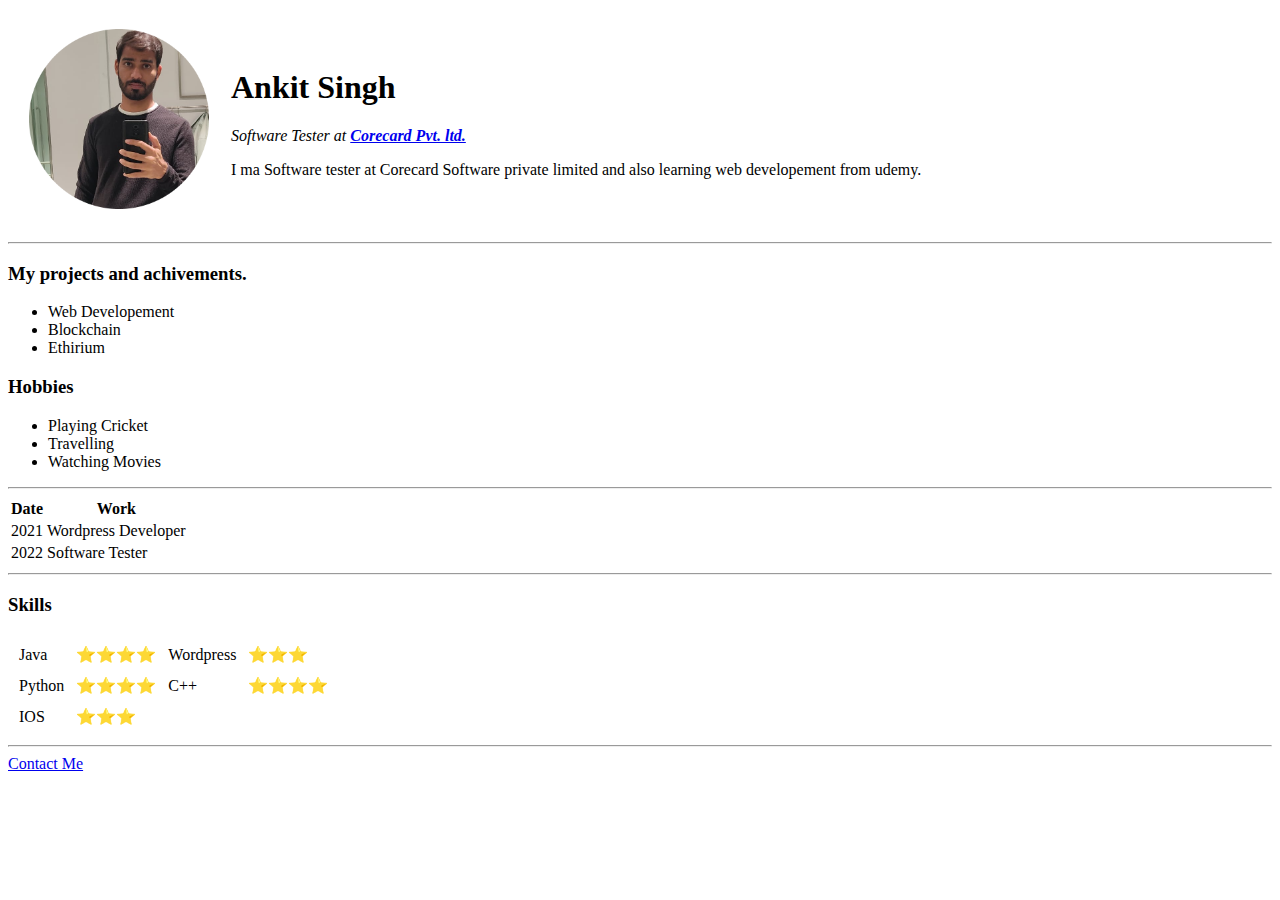
==== index.html @ cea97c1a "Add files via upload" ====
<!DOCTYPE html>
<html lang="en">
<head>
    <meta charset="UTF-8">
    <meta http-equiv="X-UA-Compatible" content="IE=edge">
    <meta name="viewport" content="width=device-width, initial-scale=1.0">
    <title>Ankit's personal</title>
</head>
<body>
    <table cellspacing="20">
        <tr>
            <td><img src = "ankit.png" alt = "ankit profile picture" height="180px"></td>
            <td> 
                <h1>Ankit Singh</h1>
                <p><em>Software Tester at <strong> <a href="https://www.corecard.com/">Corecard Pvt. ltd.</a> </strong></em></p>
                <p>I ma Software tester at Corecard Software private limited and also learning web developement from udemy.</p>
            </td>
        </tr>
    </table>
    

    <hr>
    <h3>My projects and achivements.</h3>
    <ul>
        <li>Web Developement</li>
        <li>Blockchain</li>
        <li>Ethirium</li>
    </ul>
    <h3>Hobbies</h3>
    <ul>
        <li>Playing Cricket</li>
        <li>Travelling</li>
        <li>Watching Movies</li>
    </ul>
    <hr>
    <table>
        <thead>
            <tr>
                <th>Date </th>
                <th>Work</th>
            </tr>
        </thead>
        <tbody>
            <tr>
                <td>2021</td>
                <td>Wordpress Developer</td>
            </tr>
            <tr>
                <td>2022</td>
                <td>Software  Tester</td>
            </tr>
        </tbody>
    </table>
    <hr>
    <h3>Skills</h3>
    <table cellspacing="10">
        <tbody>
            <tr>
                <td>Java </td>
                <td>&#11088;&#11088;&#11088;&#11088;</td>
                <td>Wordpress </td>
                <td>&#11088;&#11088;&#11088;</td>
            </tr>
            <tr>
                <td>Python </td>
                <td>&#11088;&#11088;&#11088;&#11088;</td>
                <td>C++ </td>
                <td>&#11088;&#11088;&#11088;&#11088;</td>
            </tr>
            <tr>
                <td>IOS </td>
                <td>&#11088;&#11088;&#11088;</td>
            </tr>
        </tbody>
    </table>
    <hr>
    <a href="contact.html">Contact Me</a>
       
</body>
</html>
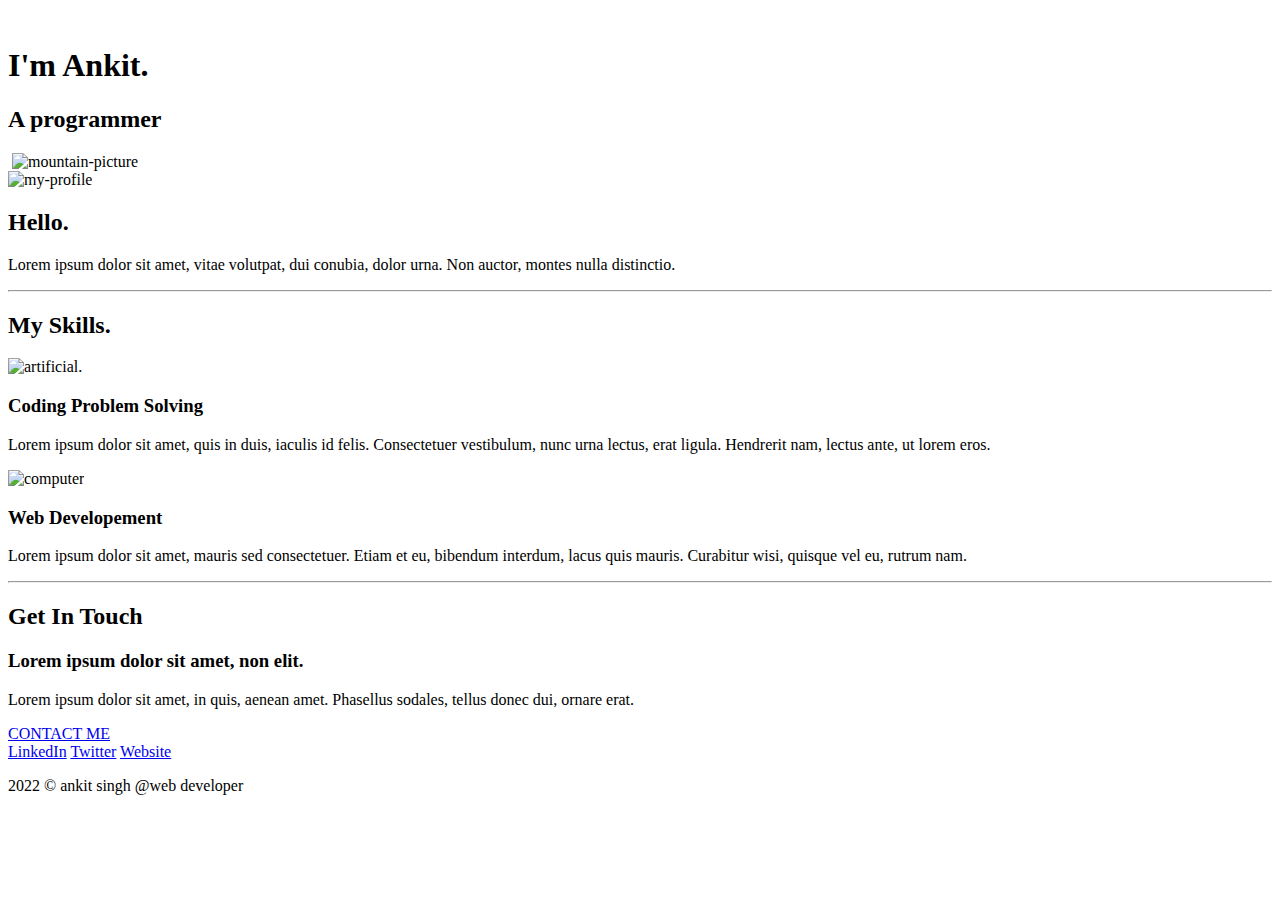
==== commit 45ad00b6: "updated index file" ====
--- a/index.html
+++ b/index.html
@@ -4,77 +4,57 @@
     <meta charset="UTF-8">
     <meta http-equiv="X-UA-Compatible" content="IE=edge">
     <meta name="viewport" content="width=device-width, initial-scale=1.0">
-    <title>Ankit's personal</title>
+    <title>Document</title>
+    <link rel="stylesheet" type="text/css" href="css/style.css">
+    <link rel="icon" href="favicon.ico">
+    <link rel="preconnect" href="https://fonts.googleapis.com">
+<link rel="preconnect" href="https://fonts.gstatic.com" crossorigin>
+<link href="https://fonts.googleapis.com/css2?family=Merriweather&family=Montserrat:wght@300&family=Sacramento&display=swap" rel="stylesheet">
 </head>
 <body>
-    <table cellspacing="20">
-        <tr>
-            <td><img src = "ankit.png" alt = "ankit profile picture" height="180px"></td>
-            <td> 
-                <h1>Ankit Singh</h1>
-                <p><em>Software Tester at <strong> <a href="https://www.corecard.com/">Corecard Pvt. ltd.</a> </strong></em></p>
-                <p>I ma Software tester at Corecard Software private limited and also learning web developement from udemy.</p>
-            </td>
-        </tr>
-    </table>
-    
-
-    <hr>
-    <h3>My projects and achivements.</h3>
-    <ul>
-        <li>Web Developement</li>
-        <li>Blockchain</li>
-        <li>Ethirium</li>
-    </ul>
-    <h3>Hobbies</h3>
-    <ul>
-        <li>Playing Cricket</li>
-        <li>Travelling</li>
-        <li>Watching Movies</li>
-    </ul>
-    <hr>
-    <table>
-        <thead>
-            <tr>
-                <th>Date </th>
-                <th>Work</th>
-            </tr>
-        </thead>
-        <tbody>
-            <tr>
-                <td>2021</td>
-                <td>Wordpress Developer</td>
-            </tr>
-            <tr>
-                <td>2022</td>
-                <td>Software  Tester</td>
-            </tr>
-        </tbody>
-    </table>
-    <hr>
-    <h3>Skills</h3>
-    <table cellspacing="10">
-        <tbody>
-            <tr>
-                <td>Java </td>
-                <td>&#11088;&#11088;&#11088;&#11088;</td>
-                <td>Wordpress </td>
-                <td>&#11088;&#11088;&#11088;</td>
-            </tr>
-            <tr>
-                <td>Python </td>
-                <td>&#11088;&#11088;&#11088;&#11088;</td>
-                <td>C++ </td>
-                <td>&#11088;&#11088;&#11088;&#11088;</td>
-            </tr>
-            <tr>
-                <td>IOS </td>
-                <td>&#11088;&#11088;&#11088;</td>
-            </tr>
-        </tbody>
-    </table>
-    <hr>
-    <a href="contact.html">Contact Me</a>
-       
+    <div class="top-container">
+        <img class="top-cloud" src="images/cloud.png" alt="">
+        <h1>I'm Ankit.</h1>
+        <h2>A programmer</h2>
+        <img class="bottom-cloud" src="images/cloud.png" alt="">
+        <img src="images/mountain.png" alt="mountain-picture">
+    </div>
+    <div class="middle-container">
+        <div class="profile">
+          <img id="my-profile" src="images/ankit.png" alt="my-profile">
+          <h2>Hello.</h2>
+          <p>Lorem ipsum dolor sit amet, vitae volutpat, dui conubia, dolor urna. Non auctor, montes nulla distinctio.</p>
+        </div>
+        <hr>
+        <div class="skills">
+          <h2>My Skills.</h2>
+          <div class="skill-row">
+            <img class="artificial" src="images/artificial..png" alt="artificial.">
+            <h3>Coding Problem Solving</h3>
+            <p>Lorem ipsum dolor sit amet, quis in duis, iaculis id felis. Consectetuer vestibulum, nunc urna lectus, erat ligula. Hendrerit nam, lectus ante, ut lorem eros.</p>
+          </div>
+          <div class="skill-row">
+            <img class="computer" src="images/computer.png" alt="computer">
+            <h3>Web Developement</h3>
+            <p>Lorem ipsum dolor sit amet, mauris sed consectetuer. Etiam et eu, bibendum interdum, lacus quis mauris. Curabitur wisi, quisque vel eu, rutrum nam.</p>
+          </div>
+        </div>
+        <hr>
+        <div class="contact-me">
+          <h2>Get In Touch</h2>
+          <h3>Lorem ipsum dolor sit amet, non elit.</h3>
+          <p>Lorem ipsum dolor sit amet, in quis, aenean amet. Phasellus sodales, tellus donec dui, ornare erat.</p>
+          <a class="contact-btn" href="mailto:ankit.cni99@email.com">CONTACT ME</a>
+        </div>
+      </div>
+      
+      
+      <div class="bottom-container">
+        <a class="footer-link" href="https://www.linkedin.com/in/ankit-singh-a1a9681a3/">LinkedIn</a>
+        <a class="footer-link" href="https://twitter.com/">Twitter</a>
+        <a class="footer-link" href="https://www.linkedin.com">Website</a>
+        <p class="copyright">2022 © ankit singh @web developer</p>
+      </div>
+      
 </body>
-</html>+</html>
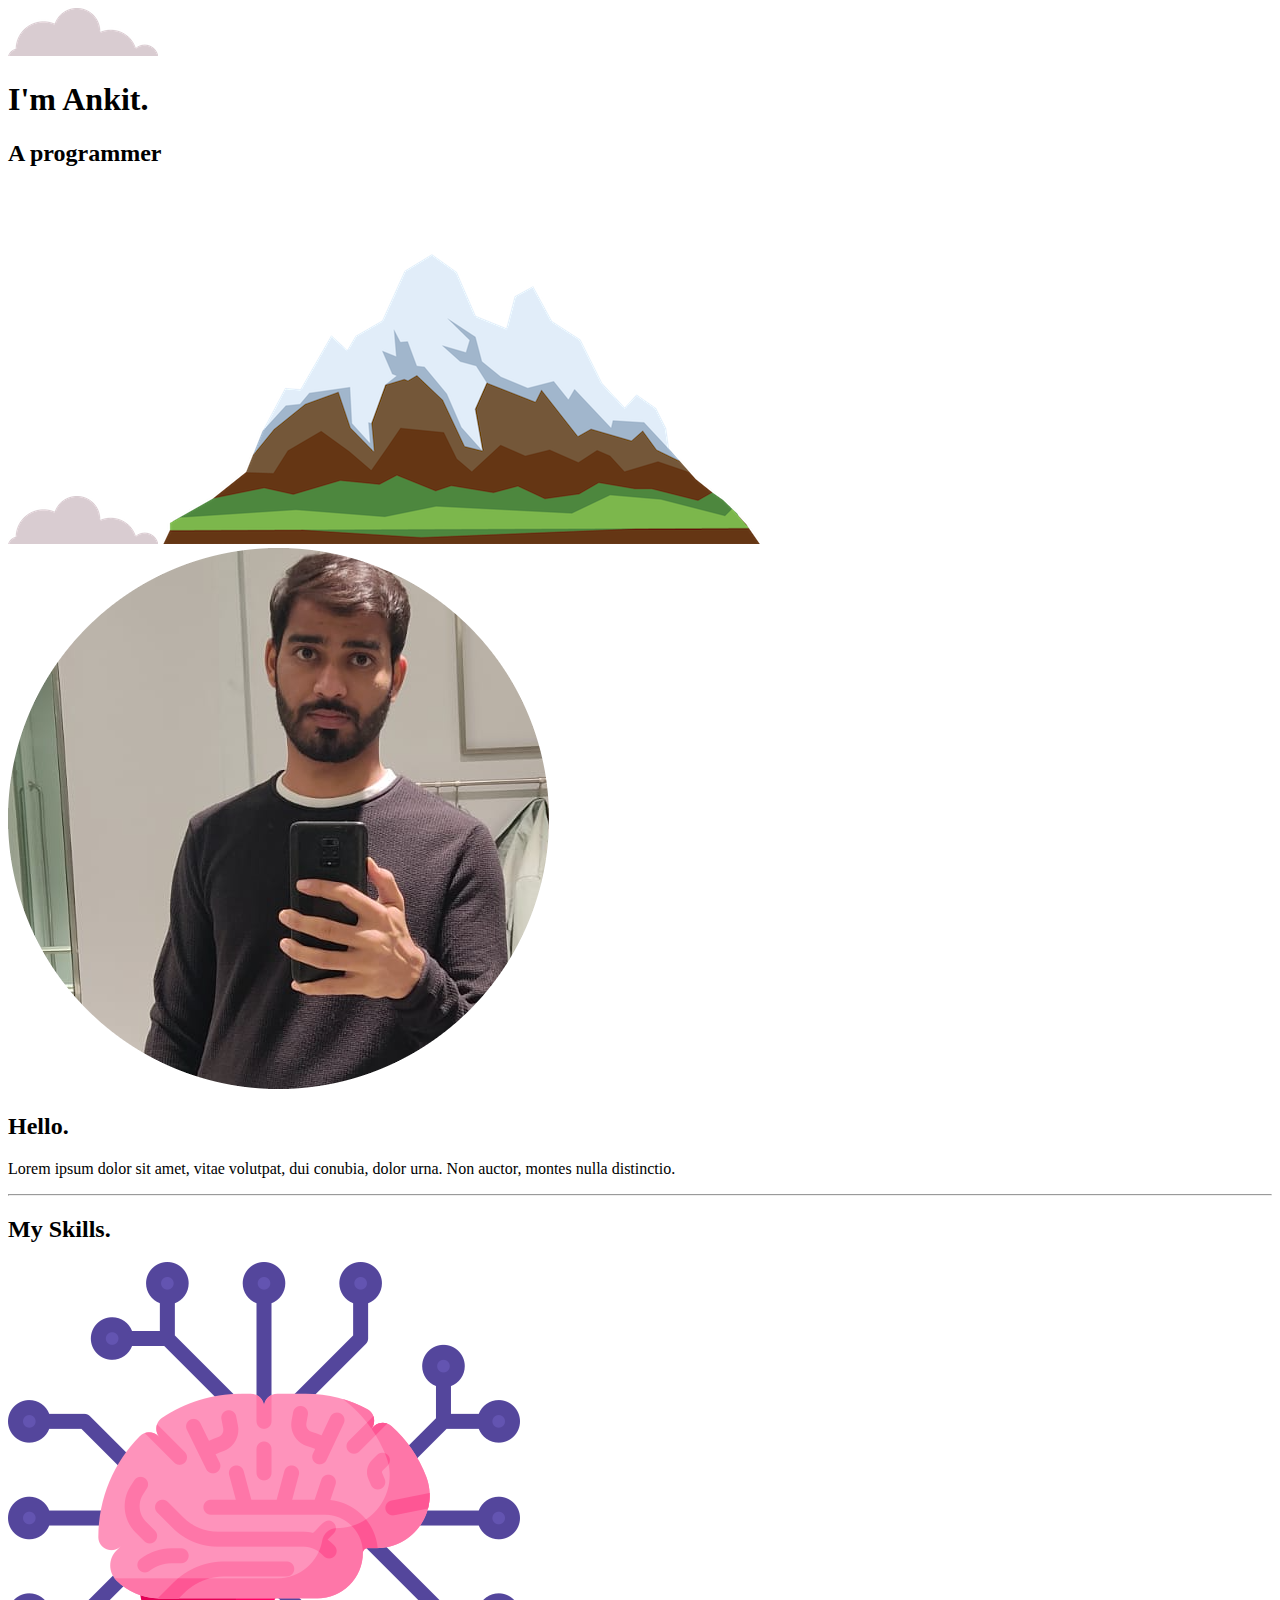
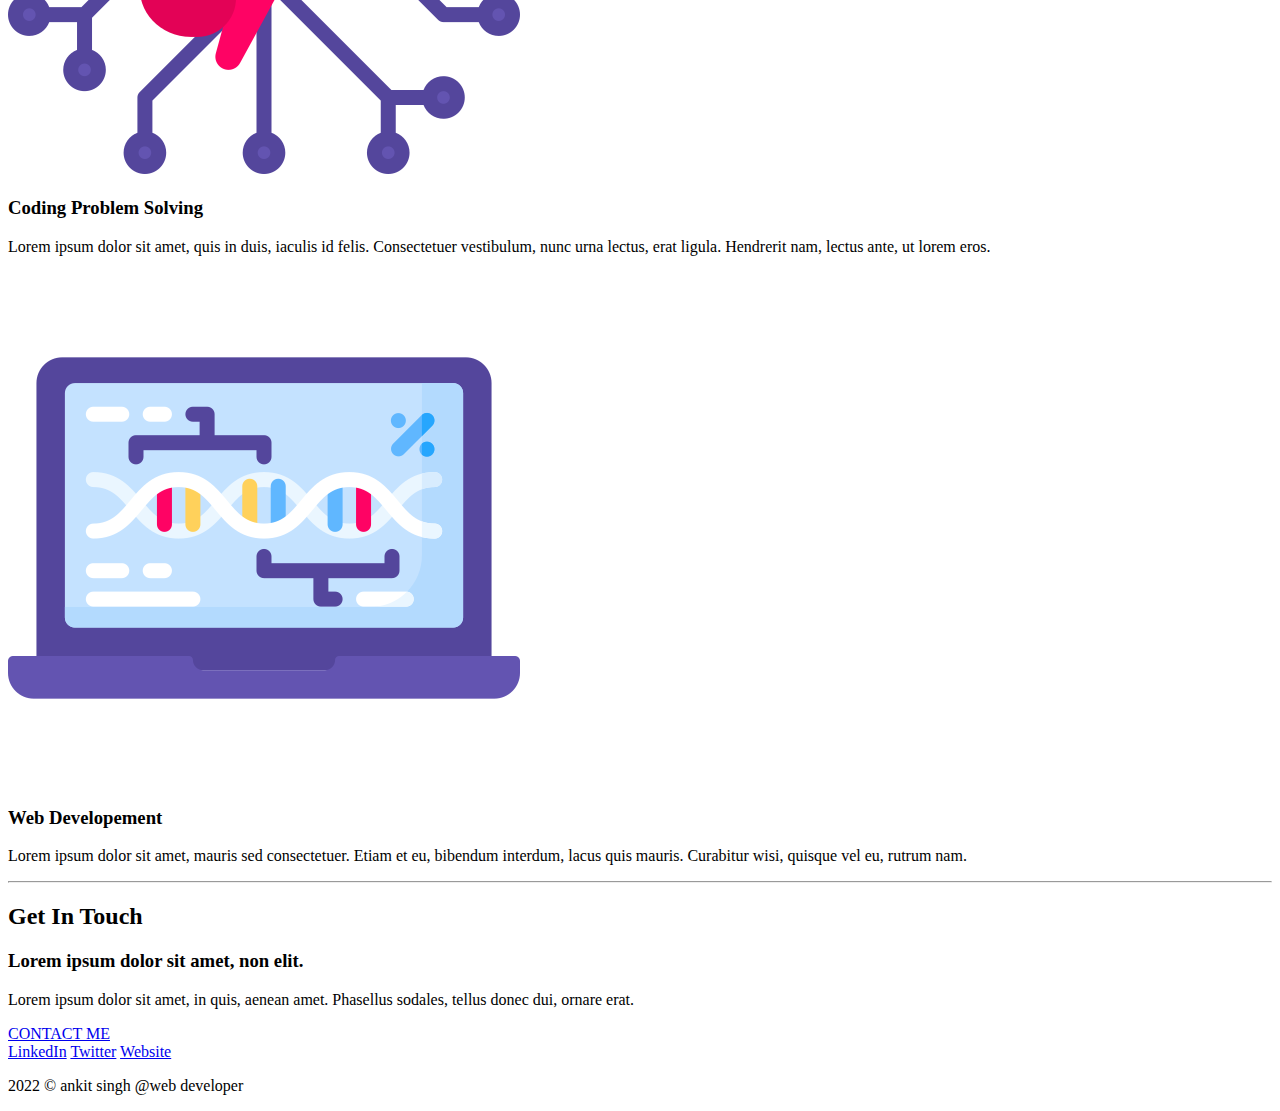
==== commit 610e5dd5: "Update index.html" ====
--- a/index.html
+++ b/index.html
@@ -13,15 +13,15 @@
 </head>
 <body>
     <div class="top-container">
-        <img class="top-cloud" src="images/cloud.png" alt="">
+        <img class="top-cloud" src="cloud.png" alt="">
         <h1>I'm Ankit.</h1>
         <h2>A programmer</h2>
-        <img class="bottom-cloud" src="images/cloud.png" alt="">
-        <img src="images/mountain.png" alt="mountain-picture">
+        <img class="bottom-cloud" src="cloud.png" alt="">
+        <img src="mountain.png" alt="mountain-picture">
     </div>
     <div class="middle-container">
         <div class="profile">
-          <img id="my-profile" src="images/ankit.png" alt="my-profile">
+          <img id="my-profile" src="ankit.png" alt="my-profile">
           <h2>Hello.</h2>
           <p>Lorem ipsum dolor sit amet, vitae volutpat, dui conubia, dolor urna. Non auctor, montes nulla distinctio.</p>
         </div>
@@ -29,12 +29,12 @@
         <div class="skills">
           <h2>My Skills.</h2>
           <div class="skill-row">
-            <img class="artificial" src="images/artificial..png" alt="artificial.">
+            <img class="artificial" src="artificial..png" alt="artificial.">
             <h3>Coding Problem Solving</h3>
             <p>Lorem ipsum dolor sit amet, quis in duis, iaculis id felis. Consectetuer vestibulum, nunc urna lectus, erat ligula. Hendrerit nam, lectus ante, ut lorem eros.</p>
           </div>
           <div class="skill-row">
-            <img class="computer" src="images/computer.png" alt="computer">
+            <img class="computer" src="computer.png" alt="computer">
             <h3>Web Developement</h3>
             <p>Lorem ipsum dolor sit amet, mauris sed consectetuer. Etiam et eu, bibendum interdum, lacus quis mauris. Curabitur wisi, quisque vel eu, rutrum nam.</p>
           </div>
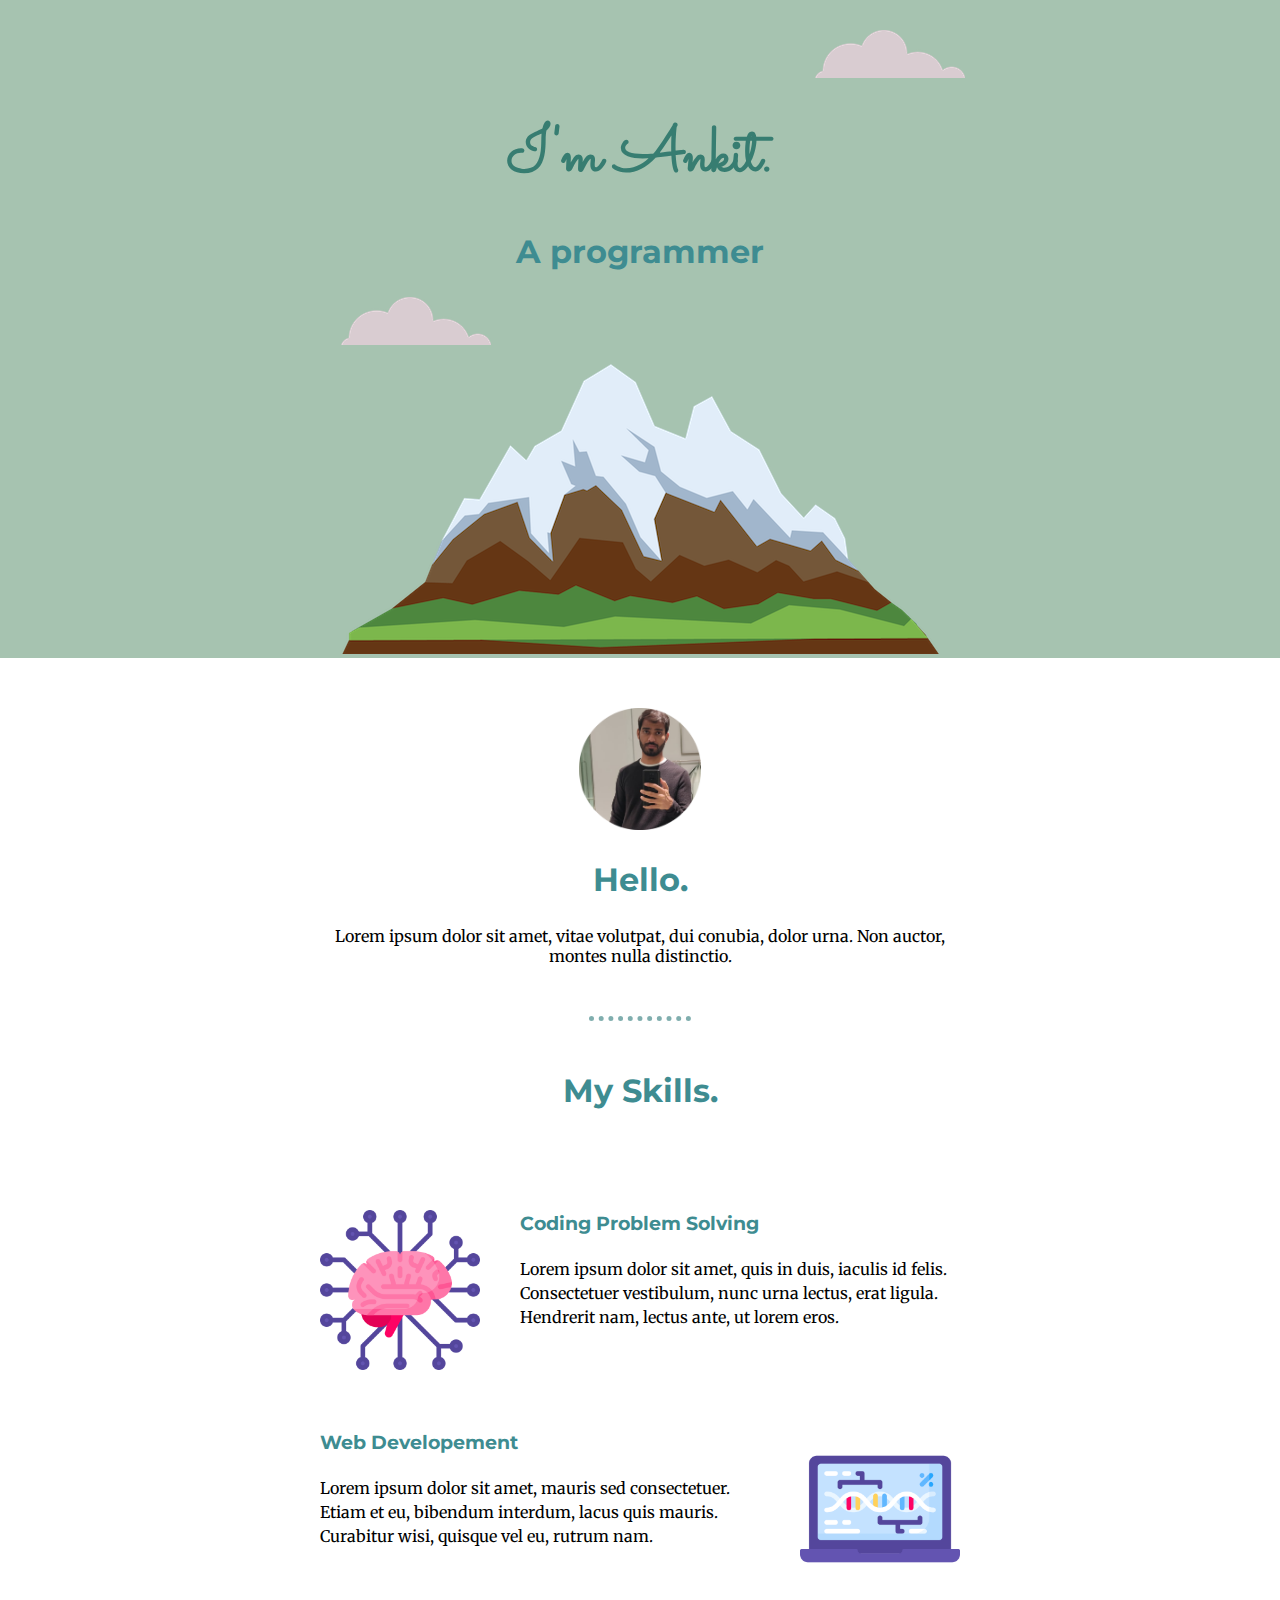
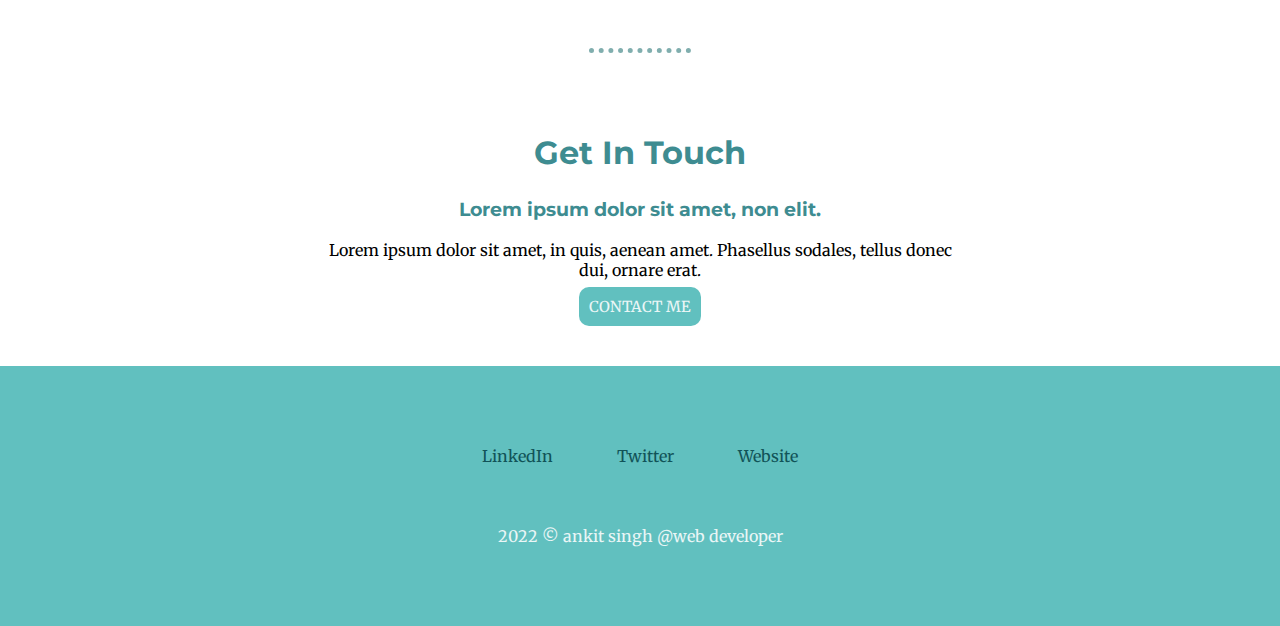
==== commit d7f809b4: "Update index.html" ====
--- a/index.html
+++ b/index.html
@@ -5,7 +5,7 @@
     <meta http-equiv="X-UA-Compatible" content="IE=edge">
     <meta name="viewport" content="width=device-width, initial-scale=1.0">
     <title>Document</title>
-    <link rel="stylesheet" type="text/css" href="css/style.css">
+    <link rel="stylesheet" type="text/css" href="style.css">
     <link rel="icon" href="favicon.ico">
     <link rel="preconnect" href="https://fonts.googleapis.com">
 <link rel="preconnect" href="https://fonts.gstatic.com" crossorigin>
--- a/style.css
+++ b/style.css
@@ -0,0 +1,107 @@
+body{
+    margin: 0;
+    text-align: center;
+    font-family: 'Merriweather', serif;
+}
+h1{
+    margin-top: 50px auto 0px auto;
+    font-family: 'Sacramento', cursive;
+    font-size:400%;
+    color:#377D71;
+    line-height: 1;
+}
+h2{
+    color:#3e8c91;
+    font-family: 'Montserrat', sans-serif;
+    font-size: 2rem;
+    /* font-weight: normal; */
+}
+h3{
+    color:#3e8c91;
+    font-family: 'Montserrat', sans-serif;
+    font-weight: 1200;
+}
+hr{
+    width: 8%;
+    border-style: dotted;
+    color: #80aeae;
+    border-width: 5px 0 0 0;
+}
+/* div{
+    background-color: #a6c3b0;
+} */
+.top-cloud{
+    position: relative; /* in angela code she use position absolute */
+    left:250px;
+}
+.bottom-cloud{
+    position: absolute;
+}
+.top-container{
+    background-color: #a6c3b0;
+    position: relative;
+    padding-top: 30px;
+
+}
+.profile{
+    width: 50%;
+    margin: 50px auto 50px auto;
+}
+#my-profile{
+    width: 19%;
+}
+.artificial{
+    width: 25%;
+    float: left;
+    margin-right: 40px;
+}
+.computer{
+    width: 25%;
+    float: right;
+    margin-left: 40px;
+}
+.middle-container {
+    
+}
+.skills{
+    margin-top: 50px;
+}
+.skill-row {
+    width: 50%;
+    margin: 100px auto 100px auto;
+    text-align: left;
+    line-height: 1.5;
+}
+
+.bottom-container {
+
+}
+.contact-me{
+    margin: 80px auto 50px auto;
+    width: 50%;
+    
+}
+
+/* footer */
+.contact-btn{
+    color:#EAF6F6;
+    background-color:#61C0BF;
+    font-size: 15px;
+    padding: 10px;
+    border-radius: 10px;
+    text-decoration: none;
+}
+.bottom-container{
+    background-color:#61C0BF;
+    height: 180px;
+    padding-top: 80px;
+}
+.footer-link {
+    color:#115358;
+    margin: 10px 30px 10px 30px;
+    text-decoration: none;
+}
+.copyright{
+    color: #EAF6F6;
+    margin-top: 60px;
+}
